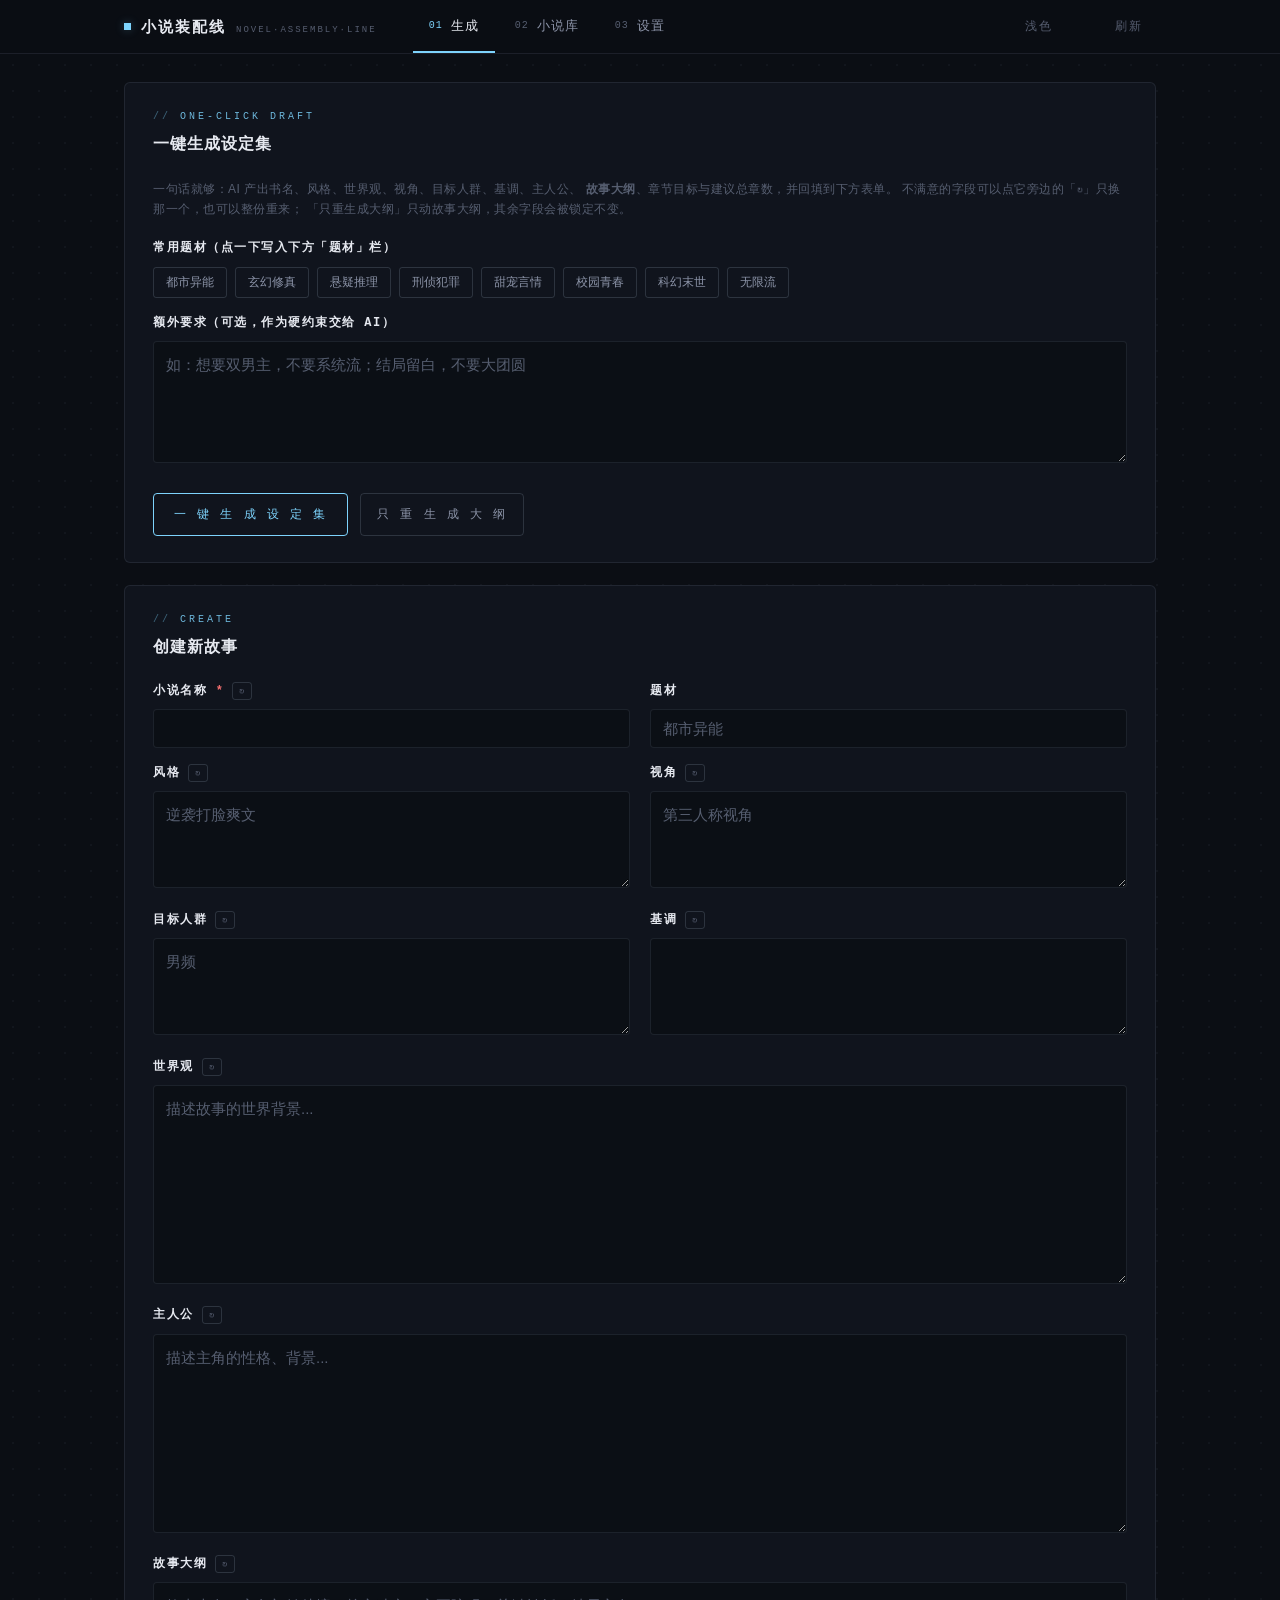
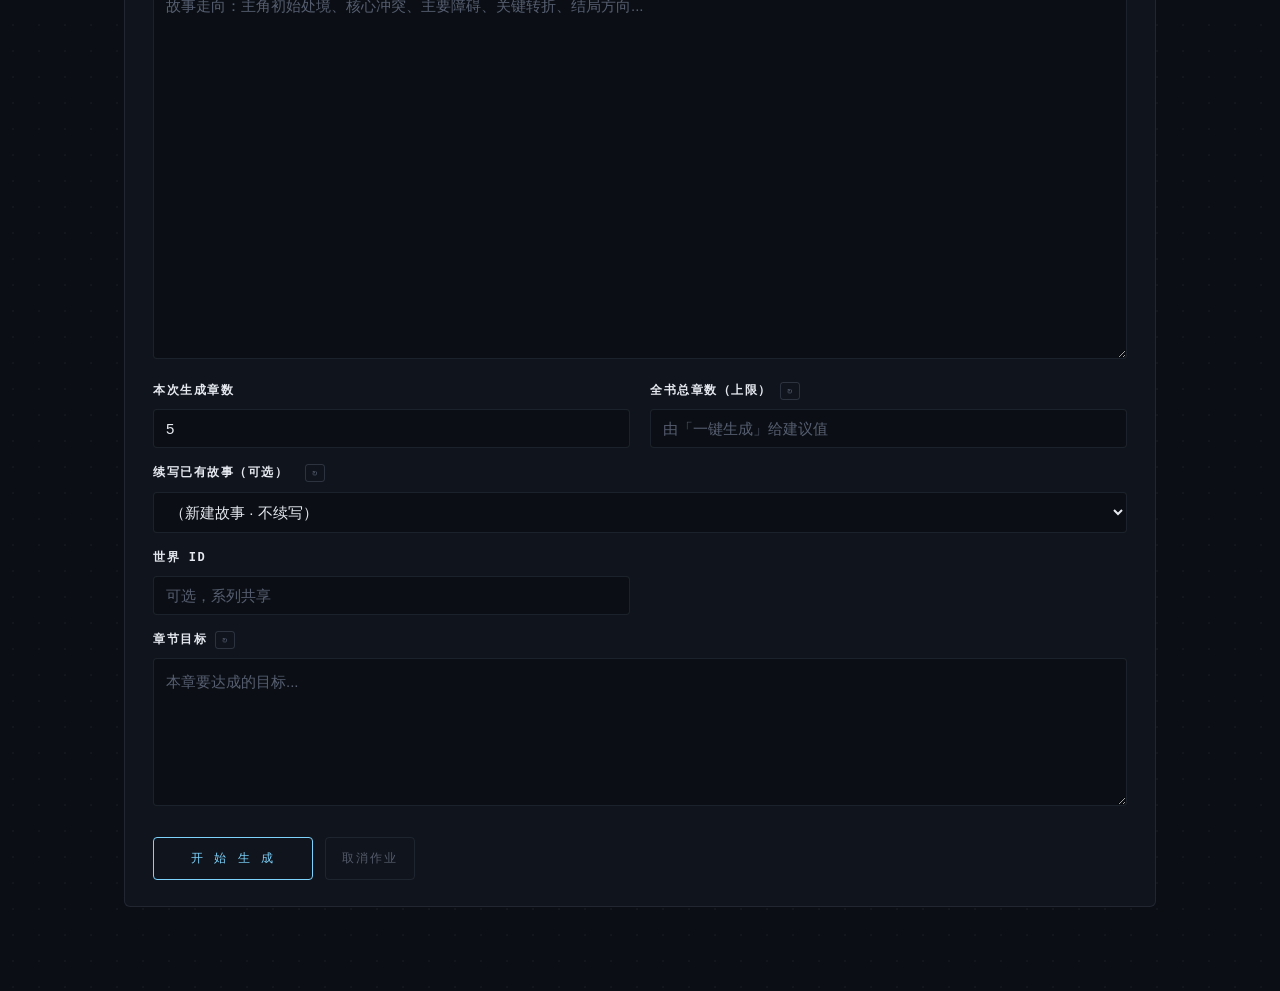
==== docs/dev-ops/static/index.html @ 0d57881b "config: 凭据占位符化（LLM_API_KEY/LLM_BASE_URL 环境变量）+ 摘除休眠的 mybatis/mysql 依赖" ====
<!DOCTYPE html>
<html lang="zh-CN" data-page-node-id="U5Gn0pbkOFXrncRoGRFBzr">
<head data-page-node-id="sawhLKoxbEcXVNkeWqEEIr">
    <meta charset="UTF-8" data-page-node-id="QYXBahDQlfcAP2827FKLDo">
    <meta name="viewport" content="width=device-width, initial-scale=1.0" data-page-node-id="8sLYgkHO9NSfcylfa8tyUO">
    <title>Novel Factory · 小说装配线</title>
    <link rel="stylesheet" href="style.css" data-page-node-id="njce1GWWRJakUhAUukzdHE">
</head>
<body data-page-node-id="HR1gysp1ogdC9U0cmacZqK">
    <!-- ==================== 登录页：粒子星野 + 霓虹卡片 ==================== -->
    <div id="login-page" class="page active" data-page-node-id="mC6vNihZz4vpw1szLeCfGz">
        <div class="login-scene" data-page-node-id="58JCmdNdrHtpJ8oxXXYJao">
            <canvas id="particles" data-page-node-id="sdxLfTmlLNGqmPC7GFQm14"></canvas>
            <button id="btn-theme-login" class="theme-float theme-toggle" type="button" data-page-node-id="jr7qvod8leQT0MNcz36ITE">浅色</button>

            <div class="login-card" data-page-node-id="VteLaiJWUChKOu6GJTxMqV">
                <div class="logo" data-page-node-id="PUx2kgguSsC0i7B8nn58hE">
                    <span class="neon-text" data-page-node-id="2vo1bMLsuM2wDLa5leBgV8">NOVEL</span>
                    <span class="neon-text" data-page-node-id="9NORpx8M3f9QKG39UkMmXd">FACTORY</span>
                </div>

                <h1 data-page-node-id="ii1AJuDTBRZRMTIEOYeqcq">欢迎回来</h1>
                <p class="subtitle" data-page-node-id="t5XuyM6g6j4MmM6984n0LP">登录你的小说装配线</p>

                <form id="login-form" data-page-node-id="9SABeh662jItKy7xS8ladz">
                    <div class="input-group" data-page-node-id="UH7OgU8aQLAeKguk4qUnms">
                        <label data-page-node-id="G3OEXuFQQAhQjR37iLWZVA">账号</label>
                        <input type="text" id="username" placeholder="请输入用户名" required autocomplete="username" data-page-node-id="fGkVKnqM04T4MflqV2an8b">
                    </div>
                    <div class="input-group" data-page-node-id="DBielnywxaSrdxWcAXdliw">
                        <label data-page-node-id="7jbmj4rtnPFPkgokCZDH5R">密码</label>
                        <input type="password" id="password" placeholder="••••••••" required autocomplete="current-password" data-page-node-id="bTh194UFEFVhjy0jyi0uBa">
                    </div>
                    <div id="login-error" class="error-message hidden" data-page-node-id="i9USxNafkv6PnEphar04T6"></div>
                    <button type="submit" class="login-btn" data-page-node-id="eYOBSMS3iPyGQP7rxUDBfq">登录</button>
                </form>

                <div class="links" data-page-node-id="NxOPIxVCAkCnVQhqOhto9q">
                    <a href="#" onclick="showRegister(); return false;" data-page-node-id="GkJrdaxuK8RlvwcVXEwPvq">注册新账号</a>
                    <a href="#" onclick="showForgotPassword(); return false;" data-page-node-id="tVFrN4XSJzDn1MKzOPSsdF">忘记密码？</a>
                </div>

                <div class="social" data-page-node-id="z7wuR59kX1M1K04MHyYjMJ">
                    <button onclick="socialLogin('google')" data-page-node-id="YXM1FGe8XzY0uszQvY04VR">Google</button>
                    <button onclick="socialLogin('github')" data-page-node-id="NTQHigaSOiyZOzPmpVy6XW">GitHub</button>
                    <button onclick="socialLogin('wechat')" data-page-node-id="QENOw868qcBOzbPzD4pUq1">微信</button>
                </div>
            </div>
        </div>
    </div>

    <!-- ==================== 主应用 ==================== -->
    <div id="app-page" class="page" data-page-node-id="rKOaQO847OK3L1albNbevB">
        <header class="app-header" data-page-node-id="VGLTbXtShOco3nrjyC6OSt">
            <div class="header-content" data-page-node-id="G6TRtfKlvH3bYWtWMpA3ee">
                <div class="wordmark" data-page-node-id="NgX300WOTNdOTAG0N9kXGk">
                    <span class="mark-dot" data-page-node-id="dtVwudsDISh7drHD5wJcJ9"></span>
                    <span class="mark-zh" data-page-node-id="BkFSdbamTGkQc1O1VPhPCD">小说装配线</span>
                    <span class="mark-en" data-page-node-id="sriEuepWJDJOoCQfW9W8fS">NOVEL·ASSEMBLY·LINE</span>
                </div>
                <nav class="app-nav" data-page-node-id="aDBdGMnUnvGsWRomhhVEQJ">
                    <button class="nav-tab active" data-tab="generate" data-page-node-id="r5psi54G5YmkSyxSlmKxia">
                        <span class="tab-no" data-page-node-id="okAmeEEJPNyUOUfkoR1gi9">01</span>
                        <span data-page-node-id="fMrooHuZlT3LsMgJaAXClG">生成</span>
                    </button>
                    <button class="nav-tab" data-tab="library" data-page-node-id="nPcV5O2ZPriwwOWVVLiug3">
                        <span class="tab-no" data-page-node-id="nH5Km9Lz496smh8RHCDlZU">02</span>
                        <span data-page-node-id="2p1Otw5yGX9zbA7xzZM4Ku">小说库</span>
                    </button>
                    <button class="nav-tab" data-tab="settings" data-page-node-id="GYzdLsq8uHIw5QJOZkfYCy">
                        <span class="tab-no" data-page-node-id="1rS3kA1RSg2IVFm8dQjTZY">03</span>
                        <span data-page-node-id="dlByrlRiW95MEuUKxjAaoE">设置</span>
                    </button>
                </nav>
                <button id="btn-theme" class="btn-logout theme-toggle" type="button" data-page-node-id="hPgE0oRWe8r2vLahsLcAFl">浅色</button>
                <button id="btn-logout" class="btn-logout" type="button" data-page-node-id="W5jUKfAfoeYMtHJeTa9UBE">刷新</button>
            </div>
        </header>

        <main class="app-main" data-page-node-id="IVQCBskvRlSvTfksiXNWcG">
            <!-- 生成 -->
            <section id="tab-generate" class="tab-content active" data-page-node-id="i0W9GRBd25nkUxGjLVcxjj">
                <!-- 一键生成设定集：只给题材就产出整套设定，再逐项手改 / 单字段重生成 -->
                <div id="draft-card" class="content-card">
                    <div class="section-label">ONE-CLICK DRAFT</div>
                    <h2 class="section-title">一键生成设定集</h2>
                    <p class="settings-hint">
                        一句话就够：AI 产出书名、风格、世界观、视角、目标人群、基调、主人公、
                        <strong>故事大纲</strong>、章节目标与建议总章数，并回填到下方表单。
                        不满意的字段可以点它旁边的「↻」只换那一个，也可以整份重来；
                        「只重生成大纲」只动故事大纲，其余字段会被锁定不变。
                    </p>
                    <div class="form-group full-width">
                        <label>常用题材（点一下写入下方「题材」栏）</label>
                        <div id="theme-presets" class="draft-presets"></div>
                    </div>
                    <div class="form-group full-width">
                        <label for="draft-hints">额外要求（可选，作为硬约束交给 AI）</label>
                        <textarea id="draft-hints" rows="4" placeholder="如：想要双男主，不要系统流；结局留白，不要大团圆"></textarea>
                    </div>
                    <div id="draft-status" class="config-status hidden"></div>
                    <div class="form-actions">
                        <button type="button" id="btn-draft-all" class="btn-primary">一 键 生 成 设 定 集</button>
                        <button type="button" id="btn-draft-outline" class="btn-secondary">只 重 生 成 大 纲</button>
                    </div>
                </div>
                <div class="content-card" data-page-node-id="XeEWX2S6O7AHQgQ34aFNL0">
                    <div class="section-label" data-page-node-id="GkSSKGTce4ATv8Nkbq9AME">CREATE</div>
                    <h2 class="section-title" data-page-node-id="yr1GZv4OWGgxAdt1iUWb3l">创建新故事</h2>
                    <form id="generate-form" data-page-node-id="g6xzfAUy1ZfkeSRbbJJTaf">
                        <div class="form-grid" data-page-node-id="3CaOwBaHCsHes8Udd6Viac">
                            <div class="form-group" data-page-node-id="BGtgR7Cq56Du7dSi7zh1Am">
                                <label for="novel_title" data-page-node-id="U3blf0KWnBV4UcwKpZntI6">小说名称 <span class="required" data-page-node-id="QkYC9JggYhCUf5OVwcjLnB">*</span></label>
                                <input type="text" id="novel_title" name="novel_title" required data-page-node-id="FzYXAYSqZzVTBfnlg9wFqZ">
                            </div>
                            <div class="form-group" data-page-node-id="FoD1pPt9VgVtLfq04PDncS">
                                <label for="theme" data-page-node-id="ClI82dIhEW98ZDyFBLV4NX">题材</label>
                                <input type="text" id="theme" name="theme" placeholder="都市异能" data-page-node-id="wU1aMSMErspKz771C2I4Eq">
                            </div>
                            <div class="form-group" data-page-node-id="BILODHEdT4YM4ry46LuWBb">
                                <label for="style" data-page-node-id="BITsu0tWDCCUgDupoM7I2Q">风格</label>
                                <textarea id="style" name="style" rows="3" placeholder="逆袭打脸爽文"></textarea>
                            </div>
                            <div class="form-group" data-page-node-id="sTQtvTEmplgAucj74HiLYh">
                                <label for="perspective" data-page-node-id="FcGcfiVGOGVo0GITkYDCqL">视角</label>
                                <textarea id="perspective" name="perspective" rows="3" placeholder="第三人称视角"></textarea>
                            </div>
                            <div class="form-group" data-page-node-id="b0EDHFZhsreEUdMNcSCRw7">
                                <label for="targetAudience" data-page-node-id="CfrICoRrory1hK2AIxIfsj">目标人群</label>
                                <textarea id="targetAudience" name="targetAudience" rows="3" placeholder="男频"></textarea>
                            </div>
                            <div class="form-group" data-page-node-id="UO0blqkBUAeqCyzGzKhXlf">
                                <label for="tone" data-page-node-id="Q9cltaC64NtHkzQHb5nUSx">基调</label>
                                <textarea id="tone" name="tone" rows="3"></textarea>
                            </div>
                            <div class="form-group full-width" data-page-node-id="sMT2pSNAvcoR6spCACvP3v">
                                <label for="worldSetting" data-page-node-id="Bij6sTciFftAECARwFgnWR">世界观</label>
                                <textarea id="worldSetting" name="worldSetting" rows="7" placeholder="描述故事的世界背景..."></textarea>
                            </div>
                            <div class="form-group full-width" data-page-node-id="hNooDMCPrL9Gy9XBmT33A8">
                                <label for="protagonist" data-page-node-id="QTHEeEGHPiLufZkVQsqlvk">主人公</label>
                                <textarea id="protagonist" name="protagonist" rows="7" placeholder="描述主角的性格、背景..."></textarea>
                            </div>
                            <div class="form-group full-width" data-page-node-id="xrRmNOIg1iZ9sIagjaHOQq">
                                <label for="outline" data-page-node-id="5GNtI5szrBiYN6F5ynj31w">故事大纲</label>
                                <textarea id="outline" name="outline" rows="14" placeholder="故事走向：主角初始处境、核心冲突、主要障碍、关键转折、结局方向..."></textarea>
                            </div>
                            <div class="form-group" data-page-node-id="T9CcfuAA4tf1Hua8QhmTpH">
                                <label for="chapterCount" data-page-node-id="zA9qnpjcT4dRTGUotAgMFY">本次生成章数</label>
                                <input type="number" id="chapterCount" name="chapterCount" min="1" value="5" data-page-node-id="sTeHaUEQnGbk7RJxRiktah">
                            </div>
                            <div class="form-group">
                                <label for="maxChapterCount">全书总章数（上限）</label>
                                <input type="number" id="maxChapterCount" name="maxChapterCount" min="1" placeholder="由「一键生成」给建议值">
                            </div>
                            <div class="form-group full-width">
                                <label for="resumeStoryDir">续写已有故事（可选）
                                    <button type="button" id="btn-reload-stories" class="regen-btn" title="重新拉取故事列表">↻</button>
                                </label>
                                <select id="resumeStoryDir" name="resumeStoryDir">
                                    <option value="">（新建故事 · 不续写）</option>
                                </select>
                                <div id="resume-hint" class="resume-hint hidden"></div>
                            </div>
                            <div class="form-group" data-page-node-id="Cyxnd6kRWJLFZpYNHXAcCb">
                                <label for="worldId" data-page-node-id="AVNT6usPOQLPDQNADKCxvM">世界 ID</label>
                                <input type="text" id="worldId" name="worldId" placeholder="可选，系列共享" data-page-node-id="QSnhioEnoNKlCER4GpZCbw">
                            </div>
                            <div class="form-group full-width" data-page-node-id="YrgXYx9lnu8WgFBOeC1r61">
                                <label for="chapterGoal" data-page-node-id="YQl4qIMaJorolstli9FRoO">章节目标</label>
                                <textarea id="chapterGoal" name="chapterGoal" rows="5" placeholder="本章要达成的目标..."></textarea>
                            </div>
                        </div>
                        <div class="form-actions" data-page-node-id="rR0u7RywQM6FVyDof8sCyR">
                            <button type="submit" id="btn-submit" class="btn-primary" data-page-node-id="YKkfMILi5tJ4CX4v76kB4t">开 始 生 成</button>
                            <button type="button" id="btn-cancel" class="btn-secondary" disabled data-page-node-id="OZERLgK5ryPJABfvlXCKnR">取消作业</button>
                        </div>
                    </form>
                </div>

                <!-- 进度：专属区块，标题"进度"，下方字符进度条每章开始时推进一格 -->
                <div id="progress-card" class="content-card hidden" data-page-node-id="HO6nzw8DE4jGG0ik38eSQa">
                    <div class="section-label" data-page-node-id="1nvIqMPJzzUKEbaMyrHu5W">PROGRESS</div>
                    <h3 class="status-title" data-page-node-id="UM9UW7y5dIRDw24PVmMHys">进度</h3>
                    <div id="progress-bar" class="progress-bar" data-page-node-id="ZoZnBBvm0K2nFqlsJuS0jY">[--------------------------]</div>
                    <div id="progress-meta" class="progress-text" data-page-node-id="aO3Ty3THSEm4iaq1CSB8ix">等待作业提交...</div>
                </div>

                <div id="job-status" class="content-card hidden" data-page-node-id="epctRiFCzBjoR8ggyFd3o0">
                    <div class="section-label" data-page-node-id="QpWnTljWzlqYl7cVbXYZIk">JOB STATUS</div>
                    <h3 class="status-title" data-page-node-id="8JVcnGdHRtrMeKYXehYCSv">作业状态</h3>
                    <div id="status-detail" data-page-node-id="26zzmekPirmWAgjCBTHNrY"></div>
                    <!-- 作业中断（失败/取消）且已有落盘章节时出现：接着最后一章往下续，不重写已完成的章 -->
                    <div id="resume-action" class="resume-action hidden">
                        <p id="resume-action-hint" class="settings-hint"></p>
                        <div class="form-actions">
                            <button type="button" id="btn-resume-failed" class="btn-primary">继 续 生 成</button>
                        </div>
                    </div>
                </div>

                <!-- 章节计划裁决（human-in-the-loop）：仅当作业进入 AWAITING_APPROVAL 时出现。
                     对应后端 yml story.plan-approval.enabled=true；关闭时此卡片永不出现，页面行为不变 -->
                <div id="approval-card" class="content-card hidden" data-page-node-id="Gpw3sy9GHUtrl2sz22OQly">
                    <div class="section-label" data-page-node-id="hif3Q4FFF46wZgTwNDoPcF">PLAN REVIEW</div>
                    <div class="list-header" data-page-node-id="MsalV4UGzVfWVfNFwHGbT2">
                        <h3 class="status-title" data-page-node-id="1BaSg6qyDXYFNrZzg7QFN0">章节计划裁决</h3>
                        <span id="approval-countdown" class="approval-countdown" data-page-node-id="wcWVHUegcWuZi53AKrgnpy"></span>
                    </div>
                    <p id="approval-hint" class="settings-hint" data-page-node-id="8lfyy5ECCRu45WzxJ9g53G"></p>
                    <p class="settings-hint" data-page-node-id="FV8tLpueVgkw3Xd8MyNa0p">
                        「采纳并通过」直接放行 AI 原版；就地修订后通过时，后端会重新做结构机械校验
                        （章数、章号连续、编号唯一、标题/目标/关键事件非空），校验不过会退回本卡片继续改。
                        章号与章数由系统决定，不参与修改；驳回将中止本批，计划仍保留在 run 目录。
                    </p>
                    <div id="approval-plan" class="approval-plan" data-page-node-id="XSBZljlE0B2STnvRpYEvPA"></div>
                    <div id="approval-error" class="approval-error hidden" data-page-node-id="U8mTmIJgfN3cfBKFBjqDR6"></div>
                    <div class="form-actions" data-page-node-id="NnFZHqrPbCGL0fDV64IBSX">
                        <button type="button" id="btn-approve-plan" class="btn-primary" data-page-node-id="BvL93KpIEpNzJXUWRHlkum">采 纳 并 通 过</button>
                        <button type="button" id="btn-reject-plan" class="btn-secondary" data-page-node-id="zbUR6RWFo819mcns4jWxeN">驳 回 本 批</button>
                    </div>
                </div>
            </section>

            <!-- 故事库 -->
            <section id="tab-library" class="tab-content" data-page-node-id="jxp7fFwDqVF3WeYj4iUE7j">
                <div id="library-list" class="content-card" data-page-node-id="GbFLUHWOWCtURu9DYBn019">
                    <div class="section-label" data-page-node-id="BhmS1HONZveyNieNCEnmHZ">LIBRARY</div>
                    <h2 class="section-title" data-page-node-id="Eue6HHXx9VgGEeNfVx0KzN">故事列表</h2>
                    <div id="stories" class="stories-grid" data-page-node-id="FELQGHUwOmGnCVmlekPK1F"></div>
                </div>

                <div id="chapter-list" class="content-card hidden" data-page-node-id="sQKu8GtUhfMWJyueWmV5hS">
                    <div class="list-header" data-page-node-id="eDBR2HDW1EAGmgVVqREsBR">
                        <button id="btn-back-stories" class="btn-back" data-page-node-id="jLVE7hvmS8IgM55JnDAcZs">
                            <span data-page-node-id="33nui7PRtaLnD5TjqpCtbg">←</span>
                            <span data-page-node-id="9H9e2czj2aM0ewOLbbh5kJ">返回</span>
                        </button>
                        <h2 id="chapter-list-title" class="section-title" data-page-node-id="JGnJBS0omuXSelmuWsDpD8">章节目录</h2>
                    </div>
                    <div id="chapters" class="chapters-list" data-page-node-id="VyG5CsThi8riSGensnnUxD"></div>
                </div>

                <div id="workbench-overview" class="content-card hidden" data-page-node-id="jPRhqbR47qaS9Cc3CqwkQD">
                    <div class="section-label" data-page-node-id="66cDQd6CKZOayp4RHCbrli">STORY OVERVIEW</div>
                    <div class="list-header" data-page-node-id="EeDGSqUfphi3LY9iB4gHB5">
                        <div data-page-node-id="ppR97f8ddqBwm5wiSR950R">
                            <h2 id="workbench-title" class="section-title" data-page-node-id="IWi2AZ6SpaOtuMHU3gfSJD">故事概述</h2>
                        </div>
                        <button id="btn-refresh-workbench" class="btn-secondary" type="button" data-page-node-id="A0ajHoFzWD45pceRMFAadh">刷新概览</button>
                    </div>
                    <div class="workbench-split" data-page-node-id="AdGWcxpDJPqfDkXi3uHGoz">
                        <div class="wb-col wb-setting" data-page-node-id="VSuKOjmunwEXAk4ntqojFo">
                            <p id="story-overview-intro" class="story-overview-intro" data-page-node-id="1UT8c4PNDMLa8zGrww864M">暂无故事简介</p>
                            <div id="story-plan" class="story-plan-panel" data-page-node-id="qScBJMDJjDPZBdzHDbGArY"></div>
                            <div id="workbench-metrics" class="metric-grid" data-page-node-id="s40DM8nK2ufBeG3oYp51xD"></div>
                            <div class="workbench-columns" data-page-node-id="k9TTt3Cz3CddjjuijhGYQO">
                                <div data-page-node-id="dv0oatFtX3nE77INCe1zhh"><h3 data-page-node-id="HVbclKYOCD1LAF6PcnfGGo">角色账本</h3><div id="workbench-characters" class="compact-list" data-page-node-id="72ymtE22dhdROa52Vv4rju"></div></div>
                                <div data-page-node-id="WhALdSfJcJt8x764l7j0AY"><h3 data-page-node-id="oO1C0GZ9KWUCosGfjcgxLV">物品 / 势力</h3><div id="workbench-items" class="compact-list" data-page-node-id="OV0OMykULDYGfOyZ5lh295"></div></div>
                                <div data-page-node-id="p4P85bb9AXgyzFXjUCIFOU"><h3 data-page-node-id="mVJaSOnHML8wQ3RWFXCYTm">伏笔与质量债</h3><div id="workbench-risks" class="compact-list" data-page-node-id="RfOYolycaTRV1CXFrv14rj"></div></div>
                            </div>
                        </div>
                        <div class="wb-col wb-checkpoint" data-page-node-id="xS5nFvEAOK8wa9ZInHagR7">
                            <div class="section-label" data-page-node-id="j13DmxihqQmx0VmBte4ZCs">CHECKPOINTS</div>
                            <h3 class="wb-col-title" data-page-node-id="mW5rKG7MxKos6RO02JQvcj">检查点与回滚</h3>
                            <p class="settings-hint" data-page-node-id="bZPNg3WOhIUHAZViLTLYVs">
                                手动快照用于在开新阶段前留锚；回滚将把章节、蓝图、账本恢复到该点，
                                并裁剪之后的章节。最多保留 8 个，超限自动丢弃最旧。
                            </p>
                            <div class="cp-actions" data-page-node-id="aZaHMr0Vrl6Jqy4MfrUGYj">
                                <button id="btn-new-checkpoint" class="btn-primary" type="button" data-page-node-id="vkWSNkLCqWJqBq5VaqJJ7o">打一个快照</button>
                                <button id="btn-refresh-checkpoints" class="btn-secondary" type="button" data-page-node-id="KHUjrgdGr6J7vcvVES3Irh">刷新</button>
                            </div>
                            <div id="checkpoint-status" class="config-status hidden" data-page-node-id="FInWEgMwAw31zoa07VqcC9"></div>
                            <div id="checkpoint-list" class="compact-list cp-list" data-page-node-id="jhoh85VVhuXinh4eo7Rk0D">
                                <p class="empty-hint" data-page-node-id="PdGElSDZjZJmhFnVlyDbHq">加载中...</p>
                            </div>
                        </div>
                    </div>
                </div>

                <div id="chapter-view" class="content-card hidden" data-page-node-id="LtIvcZmhySgfuasnQPbwyR">
                    <div class="list-header" data-page-node-id="utj5ql8etcU5ZdedKKiFwW">
                        <button id="btn-back-chapters" class="btn-back" data-page-node-id="PnaYX8aDNtqJzQMuf022sf">
                            <span data-page-node-id="hKIFTrLR2dVFmEVY6moryG">←</span>
                            <span data-page-node-id="Pwr4rpHFwF6js8KrfXQkLp">返回</span>
                        </button>
                        <h2 id="chapter-view-title" class="section-title" data-page-node-id="zZRBGGpQM0eqhZCf8Y3zW3"></h2>
                    </div>
                    <div class="chapter-actions" data-page-node-id="vuBcDgnxoOEhhF5qhBAMy3">
                        <button id="btn-edit" class="btn-secondary" data-page-node-id="Qsxx0V9cwnlj4IifBGpsGy">编 辑</button>
                        <button id="btn-save" class="btn-primary hidden" data-page-node-id="0JdELmpfsOJR8c8Pv4LZaU">保 存</button>
                        <button id="btn-cancel-edit" class="btn-secondary hidden" data-page-node-id="RpGLVi4Rt6dTo6l9e4nUFA">取 消</button>
                    </div>
                    <div class="chapter-body" data-page-node-id="KHEWeBEA3GLGqIKi3SlcK8">
                        <div id="chapter-content-readonly" class="chapter-text" data-page-node-id="9EQV0dFBsKx4XNkU5aZuZP"></div>
                        <div id="chapter-content-edit" class="chapter-text hidden" contenteditable="true" spellcheck="false" data-page-node-id="xnKTyy7dM0GcvbGTx6B8WJ"></div>
                        <div id="save-result" class="save-result hidden" data-page-node-id="gKT0dSnqk73yxaNU9uKRsW"></div>
                    </div>
                </div>
            </section>

            <!-- 设置 -->
            <section id="tab-settings" class="tab-content" data-page-node-id="LajWFvBJ527FOJ2wY0TNHu">
                <div class="content-card" data-page-node-id="5Av8rDPYjFthtcITvetBGG">
                    <div class="section-label" data-page-node-id="JfIEFhnRZGoL2mJbUImJKU">SETTINGS</div>
                    <h2 class="section-title" data-page-node-id="sfCcfegkh2hdiOBSBjTe39">模型接入设置</h2>
                    <p class="settings-hint" data-page-node-id="rrPQmPdb0b7IvAC2nZDzCt">
                        配置映射到后端运行时覆盖（data/llm-config-override.json），保存即生效、跨重启保留；
                        留空字段保持当前值，全部留空时仍走本地 yml 静态配置。API Key 即 Bearer Token，不回显原文。
                    </p>
                    <form id="llm-config-form" data-page-node-id="ZY2cNi8MuRs5rq4b3UNhpA">
                        <div class="form-grid" data-page-node-id="ywPMI8GYskyuZUM7pQV323">
                            <div class="form-group full-width" data-page-node-id="ehUJpYpS5rRkcXOGWR04wL">
                                <label for="llm_baseUrl" data-page-node-id="EUMPpI57BrjHvKp5FetCky">Base URL（接口地址）</label>
                                <input type="text" id="llm_baseUrl" placeholder="https://dashscope.aliyuncs.com/compatible-mode" autocomplete="off" data-page-node-id="Y4pKmSBIqmyJIeEOcgzNtA">
                            </div>
                            <div class="form-group full-width" data-page-node-id="z6SAfw3qKuzZEfEVFasqww">
                                <label for="llm_apiKey" data-page-node-id="wH42ezUEAHcZjGgm4JArCn">API Key / Token</label>
                                <input type="password" id="llm_apiKey" placeholder="留空则保留现有 Key" autocomplete="new-password" data-page-node-id="nAqph92MKDzXRalpIhex2c">
                            </div>
                            <div class="form-group" data-page-node-id="F3AWguuOGKwqoUr58Qsssx">
                                <label for="llm_model" data-page-node-id="qKRtb2BmcK3EUjGHyhoMYn">模型名（model）</label>
                                <input type="text" id="llm_model" placeholder="qwen3.8-flash" autocomplete="off" data-page-node-id="JdKtPhR3f7rxHlf8ruKdF2">
                            </div>
                            <div class="form-group" data-page-node-id="FRmqQFFDO0PM9fxWaOyM02">
                                <label for="llm_maxTokens" data-page-node-id="61SJLrkXJSlZMfE4ycGe8F">最大输出 Token</label>
                                <input type="number" id="llm_maxTokens" min="1" placeholder="16384" autocomplete="off" data-page-node-id="0jgqJmQMw3lAVECABMBBB9">
                            </div>
                        </div>
                        <div id="llm-config-status" class="config-status hidden" data-page-node-id="9Kj3vWuEFwpTjowTew5Ac3"></div>
                        <div class="form-actions" data-page-node-id="Udw1ffZAg3TFqMlLmGMncg">
                            <button type="submit" id="btn-save-llm-config" class="btn-primary" data-page-node-id="Oyv6v1wWCVYGqE0ouBGfDh">保 存 配 置</button>
                            <button type="button" id="btn-reset-llm-config" class="btn-secondary" data-page-node-id="RDgNUqOIer0GGWUe19tVGk">清 除 覆 盖</button>
                        </div>
                    </form>
                </div>

                <div class="content-card" data-page-node-id="QVqcnZIEYXg6Vxgd7yPWud">
                    <div class="section-label" data-page-node-id="sSR1Tmu4uw419PZ0mJdSw5">SCENE MODELS</div>
                    <h2 class="section-title" data-page-node-id="m1nbxq44CG3VtAfwuNTpcf">场景模型矩阵</h2>
                    <p class="settings-hint" data-page-node-id="bZref5VnUGT8zfPHK2oAmJ">
                        每个生成场景可独立指定模型 / 输出上限 / 采样温度。优先级：场景覆盖 &gt; 全局覆盖（上方表单）&gt; yml 静态配置
                        （场景条目缺项回落统一 chat-model）。覆盖输入留空 = 清除该字段覆盖、回退下一层；
                        yml 中标记「独立 API」的场景（第二模型族）地址与密钥不受覆盖影响。保存即生效、跨重启保留。
                    </p>
                    <div id="scene-unified-note" class="scene-unified-note hidden" data-page-node-id="R8r8J8KJS0zgnDVcNVYCyZ"></div>
                    <div id="scene-matrix" class="scene-matrix" data-page-node-id="yaWg65yFuJRXZn1MBhvqYF">
                        <p class="empty-hint" data-page-node-id="IW9WpfqJFdm848fjhRHDLj">加载中...</p>
                    </div>
                    <div id="scene-config-status" class="config-status hidden" data-page-node-id="bqoGkfgwgHVtfeTkQ00EvS"></div>
                    <div class="form-actions" data-page-node-id="Xai7jBk4wpdQMR1DjCQxtC">
                        <button type="button" id="btn-save-scene-config" class="btn-primary" data-page-node-id="oWQEa7oqB7EEGdTFLwSew0">保 存 场 景 覆 盖</button>
                        <button type="button" id="btn-reset-scene-config" class="btn-secondary" data-page-node-id="ev62vZsbh625KunV4opFP3">清 除 场 景 覆 盖</button>
                    </div>
                </div>
            </section>
        </main>
    </div>

    <!-- 章节导航：悬浮固定于正文阅读页视口右侧，边框之外 -->
    <div id="chapter-navigation" class="chapter-navigation hidden" aria-label="章节导航" data-page-node-id="dR55o8ZeidfKliqYvrgavA">
        <button id="btn-prev-chapter" class="btn-secondary nav-prev" type="button" data-page-node-id="vpKZaOx2zcsd2uFfBvtKkj">上一章</button>
        <button id="btn-next-chapter" class="btn-primary nav-next" type="button" data-page-node-id="UyDDXLUeUbZDUpHeBRMoRO">下一章</button>
    </div>

    <div id="toast" class="toast hidden" data-page-node-id="JLwZtxLpWafkz4wtVD3Pre"></div>

    <script>
        // ===== 登录页粒子动画 =====
        const canvas = document.getElementById('particles');
        const ctx = canvas.getContext('2d');
        let particles = [];

        function particleRgb() {
            return (getComputedStyle(document.body).getPropertyValue('--particle-rgb') || '0, 240, 255').trim();
        }

        class Particle {
            constructor() {
                this.x = Math.random() * canvas.width;
                this.y = Math.random() * canvas.height;
                this.size = Math.random() * 2 + 1;
                this.speedX = Math.random() * 0.5 - 0.25;
                this.speedY = Math.random() * 0.5 - 0.25;
                this.alpha = Math.random() * 0.5 + 0.2;
                this.color = 'rgba(' + particleRgb() + ', ' + this.alpha.toFixed(3) + ')';
            }
            update() {
                this.x += this.speedX;
                this.y += this.speedY;
                if (this.x < 0 || this.x > canvas.width) this.speedX *= -1;
                if (this.y < 0 || this.y > canvas.height) this.speedY *= -1;
            }
            draw() {
                ctx.fillStyle = this.color;
                ctx.beginPath();
                ctx.arc(this.x, this.y, this.size, 0, Math.PI * 2);
                ctx.fill();
            }
        }

        // 主题切换后重染粒子（供 app.js 调用）
        window.recolorParticles = function () {
            const rgb = particleRgb();
            particles.forEach(function (p) {
                p.color = 'rgba(' + rgb + ', ' + p.alpha.toFixed(3) + ')';
            });
        };

        function initParticles() {
            particles = [];
            for (let i = 0; i < 120; i++) {
                particles.push(new Particle());
            }
        }

        function animate() {
            ctx.clearRect(0, 0, canvas.width, canvas.height);
            particles.forEach(p => {
                p.update();
                p.draw();
            });
            requestAnimationFrame(animate);
        }

        function resizeCanvas() {
            canvas.width = window.innerWidth;
            canvas.height = window.innerHeight;
        }

        window.addEventListener('load', () => {
            resizeCanvas();
            initParticles();
            animate();
            window.addEventListener('resize', resizeCanvas);
        });

        // 未接入后端的入口：明确告知，不伪装成功
        function showRegister() {
            alert('注册功能未接入后端');
        }

        function showForgotPassword() {
            alert('请联系管理员重置密码');
        }

        function socialLogin(provider) {
            alert('第三方登录未接入后端');
        }
    </script>
    <script src="app.js"></script>
</body>
</html>
---- docs/dev-ops/static/style.css ----
@import url('https://fonts.googleapis.com/css2?family=Inter:wght@400;500;600&family=Space+Grotesk:wght@500;600&display=swap');

/* ============================================================
   小说装配线 · 前端样式
   应用区：深空石墨底 + 星光青强调 + 等宽字排印
   登录区：粒子星野 + 霓虹渐变卡片
   ============================================================ */

:root {
    --bg: #0b0e14;
    --bg-deep: #070a10;
    --panel: #10141d;
    --panel-2: #0d1119;
    --surface: #10141d;            /* 卡片/表面填充（与 panel 同色，亮一档以区分背景） */
    --line: rgba(148, 163, 184, 0.13);
    --line-strong: rgba(148, 163, 184, 0.22);
    --text: #e6e9f0;
    --text-secondary: #8b93a7;
    --text-faint: #565e70;
    --muted: #94a3b8;              /* 弱化文本（介于 secondary 与 faint 之间，与旧 fallback 对齐） */
    --accent: #7dd3fc;
    --accent-dim: rgba(125, 211, 252, 0.14);
    --accent-glow: rgba(125, 211, 252, 0.28);
    --gold: #e8d5a3;
    --ok: #34d399;
    --warn: #fbbf24;
    --error: #f87171;
    --mono: ui-monospace, "SF Mono", "Cascadia Code", Consolas, "JetBrains Mono", monospace;
    --serif: "Noto Serif SC", "Source Han Serif SC", "Songti SC", SimSun, serif;
    /* 登录页霓虹色 */
    --neon-cyan: #00f0ff;
    --login-card: rgba(15, 23, 42, 0.85);
    /* 登录页粒子颜色（RGB 分量，canvas 读取） */
    --particle-rgb: 0, 240, 255;
}

/* ============================================================
   浅色主题：覆盖变量与硬编码色
   ============================================================ */
body.light {
    --bg: #f4f6fa;
    --bg-deep: #e9edf4;
    --panel: #ffffff;
    --panel-2: #f7f9fc;
    --surface: #ffffff;            /* 卡片/表面填充（浅色主题：与 panel 同色） */
    --line: rgba(15, 23, 42, 0.12);
    --line-strong: rgba(15, 23, 42, 0.22);
    --text: #1c2333;
    --text-secondary: #5a6478;
    --text-faint: #8b93a7;
    --muted: #6b7280;              /* 弱化文本（浅色主题） */
    --accent: #0284c7;
    --accent-dim: rgba(2, 132, 199, 0.12);
    --accent-glow: rgba(2, 132, 199, 0.25);
    --gold: #b8860b;
    --ok: #059669;
    --warn: #d97706;
    --error: #dc2626;
    --login-card: rgba(255, 255, 255, 0.92);
    --neon-cyan: #0284c7;
    --particle-rgb: 2, 132, 199;
    background-image: radial-gradient(rgba(15, 23, 42, 0.07) 1px, transparent 1px);
}

body.light .app-header { background: rgba(255, 255, 255, 0.92); }

body.light input[type="text"],
body.light input[type="password"],
body.light input[type="number"],
body.light select,
body.light textarea { background: #ffffff; }

body.light .chapter-text { color: #333a4d; }

body.light .login-scene {
    background: linear-gradient(135deg, #eef2f8 0%, #d8e2f0 100%);
}

body.light .login-card {
    border-color: rgba(2, 132, 199, 0.25);
    box-shadow: 0 20px 60px rgba(30, 58, 95, 0.18);
}

body.light .login-card h1 { color: #1c2333; }
body.light .login-card .subtitle { color: #5a6478; }
body.light .login-card .input-group label { color: #5a6478; }

body.light .login-card .input-group input {
    background: rgba(15, 23, 42, 0.04);
    border-color: rgba(15, 23, 42, 0.15);
    color: #1c2333;
}

body.light .social button {
    background: rgba(15, 23, 42, 0.06);
    border-color: rgba(15, 23, 42, 0.2);
    color: #1c2333;
}

* { margin: 0; padding: 0; box-sizing: border-box; }

html, body { height: 100%; }

body {
    background: var(--bg);
    color: var(--text);
    font-family: -apple-system, "Segoe UI", "PingFang SC", "Microsoft YaHei", sans-serif;
    font-size: 14px;
    line-height: 1.6;
    /* 极淡的点阵网格：科幻感的地基，不喧宾夺主 */
    background-image: radial-gradient(rgba(148, 163, 184, 0.055) 1px, transparent 1px);
    background-size: 26px 26px;
}

.hidden { display: none !important; }

.page { display: none; min-height: 100vh; }
.page.active { display: block; }

/* ============================================================
   主应用
   ============================================================ */

.app-header {
    height: 54px;
    border-bottom: 1px solid var(--line);
    background: rgba(11, 14, 20, 0.92);
    position: sticky;
    top: 0;
    z-index: 10;
    backdrop-filter: blur(6px);
}

.header-content {
    max-width: 1080px;
    margin: 0 auto;
    height: 100%;
    display: flex;
    align-items: center;
    gap: 36px;
    padding: 0 24px;
}

.wordmark {
    display: flex;
    align-items: baseline;
    gap: 10px;
    white-space: nowrap;
}

.wordmark .mark-dot {
    width: 7px;
    height: 7px;
    background: var(--accent);
    box-shadow: 0 0 10px var(--accent-glow);
    align-self: center;
}

.wordmark .mark-zh { font-size: 15px; font-weight: 600; letter-spacing: 2px; }

.wordmark .mark-en {
    font-family: var(--mono);
    font-size: 9px;
    letter-spacing: 2px;
    color: var(--text-faint);
}

.app-nav { display: flex; gap: 4px; flex: 1; height: 100%; }

.nav-tab {
    background: none;
    border: none;
    border-bottom: 2px solid transparent;
    color: var(--text-secondary);
    font-size: 13px;
    letter-spacing: 1px;
    padding: 0 16px;
    height: 100%;
    cursor: pointer;
    display: flex;
    align-items: center;
    gap: 8px;
    transition: color 0.15s;
}

.nav-tab:hover { color: var(--text); }

.nav-tab.active {
    color: var(--text);
    border-bottom-color: var(--accent);
}

.nav-tab .tab-no {
    font-family: var(--mono);
    font-size: 10px;
    color: var(--text-faint);
}

.nav-tab.active .tab-no { color: var(--accent); }

.btn-logout {
    background: none;
    border: 1px solid transparent;
    color: var(--text-faint);
    padding: 6px 12px;
}

.btn-logout:hover { color: var(--text); border-color: var(--line); }

.app-main {
    max-width: 1080px;
    margin: 0 auto;
    padding: 28px 24px 64px;
}

.tab-content { display: none; }
.tab-content.active { display: block; }

/* ---- 面板与小节 ---- */
.content-card {
    background: var(--panel);
    border: 1px solid var(--line);
    border-radius: 6px;
    padding: 26px 28px;
    margin-bottom: 22px;
}

.section-label {
    font-family: var(--mono);
    font-size: 10px;
    letter-spacing: 3px;
    color: var(--accent);
    opacity: 0.85;
    margin-bottom: 6px;
}

.section-label::before { content: "// "; opacity: 0.5; }

.section-title {
    font-size: 16px;
    font-weight: 600;
    letter-spacing: 1px;
    margin-bottom: 22px;
}

/* ---- 表单 ---- */
.form-grid {
    display: grid;
    grid-template-columns: 1fr 1fr;
    gap: 16px 20px;
}

.form-group { margin-bottom: 0; }
.form-group.full-width { grid-column: 1 / -1; }

.form-group label {
    display: block;
    font-family: var(--mono);
    /* 10px + 弱化灰在深色底上几乎读不清；12px + 正文色在深浅两套主题下都是最高对比 */
    font-size: 12px;
    font-weight: 600;
    letter-spacing: 1.5px;
    text-transform: uppercase;
    color: var(--text);
    margin-bottom: 8px;
}

.form-group .required { color: var(--error); }

input[type="text"],
input[type="password"],
input[type="number"],
select,
textarea {
    width: 100%;
    background: rgba(11, 14, 20, 0.8);
    border: 1px solid var(--line);
    border-radius: 4px;
    color: var(--text);
    /* 14px→15px 并加半档字重：字段里塞的是几百字的设定，13px 读起来很费眼 */
    font-size: 15px;
    font-weight: 500;
    padding: 10px 12px;
    outline: none;
    transition: border-color 0.18s, box-shadow 0.18s;
    font-family: inherit;
}

input:focus, select:focus, textarea:focus {
    border-color: var(--accent);
    box-shadow: 0 0 0 3px var(--accent-dim);
}

input::placeholder, textarea::placeholder { color: var(--text-faint); }

textarea { resize: vertical; line-height: 1.7; }

.form-actions {
    display: flex;
    gap: 12px;
    margin-top: 24px;
}

/* ---- 按钮 ---- */
.btn-primary,
.btn-secondary,
.btn-logout,
.btn-back {
    font-family: var(--mono);
    font-size: 12px;
    letter-spacing: 2px;
    border-radius: 4px;
    cursor: pointer;
    transition: all 0.18s;
}

.btn-primary {
    padding: 12px 20px;
    background: transparent;
    border: 1px solid var(--accent);
    color: var(--accent);
}

.form-actions .btn-primary { width: auto; min-width: 160px; }

.btn-primary:hover:not(:disabled) {
    background: var(--accent-dim);
    box-shadow: 0 0 18px var(--accent-glow);
}

.btn-primary:disabled {
    border-color: var(--line);
    color: var(--text-faint);
    cursor: not-allowed;
}

.btn-secondary {
    padding: 9px 16px;
    background: transparent;
    border: 1px solid var(--line-strong);
    color: var(--text-secondary);
}

.btn-secondary:hover:not(:disabled) {
    border-color: var(--text-secondary);
    color: var(--text);
}

.btn-primary:disabled,
.btn-secondary:disabled { cursor: not-allowed; opacity: 0.55; }

/* ---- 作业状态（终端风） ---- */
.status-title {
    font-size: 13px;
    font-weight: 600;
    letter-spacing: 1px;
    margin-bottom: 16px;
    color: var(--text-secondary);
}

#status-detail { font-family: var(--mono); font-size: 12px; }

.status-row {
    display: flex;
    gap: 16px;
    padding: 7px 0;
    border-bottom: 1px dashed rgba(148, 163, 184, 0.09);
}

.status-row:last-child { border-bottom: none; }

.status-label {
    color: var(--text-faint);
    width: 84px;
    flex-shrink: 0;
    letter-spacing: 1px;
}

.status-row > span:last-child { color: var(--text); word-break: break-all; }

.error-text { color: var(--error); }

.progress-wrap { margin: 6px 0 2px; }

/* 字符进度条 [####----]：每章开始时由后端进度推进一格 */
.progress-bar {
    font-family: var(--mono);
    font-size: 14px;
    font-weight: 600;
    color: var(--accent);
    text-shadow: 0 0 8px var(--accent-glow);
    letter-spacing: 1px;
    white-space: nowrap;
    overflow: hidden;
}

.progress-text {
    font-family: var(--mono);
    font-size: 11px;
    color: var(--text-secondary);
    margin-top: 5px;
    letter-spacing: 1px;
}

/* ---- 故事库 ---- */
.stories-grid { display: flex; flex-direction: column; }

.metric-grid {
    display: grid;
    grid-template-columns: repeat(auto-fit, minmax(110px, 1fr));
    gap: 10px;
    margin: 18px 0;
}

.story-overview-intro {
    margin: 4px 0 20px;
    max-width: 900px;
    color: var(--text-secondary);
    font-size: 15px;
    line-height: 1.9;
    white-space: pre-wrap;
}

.story-plan-panel { margin: 16px 0 20px; padding: 14px 16px; border: 1px solid var(--line, #334155); background: rgba(15, 23, 42, .38); }
.story-plan-head { display: flex; justify-content: space-between; gap: 12px; align-items: center; font-size: 14px; }
.story-phase { color: var(--accent, #7dd3fc); }
.story-plan-line { margin-top: 8px; color: var(--muted, #94a3b8); font-size: 13px; }
.finale-label { margin-top: 12px; font-size: 12px; color: var(--muted, #94a3b8); }
.finale-beats { display: flex; flex-wrap: wrap; gap: 6px; margin-top: 7px; }
.beat { padding: 4px 8px; border: 1px solid var(--line, #334155); font-size: 12px; color: var(--text, #e2e8f0); }
.beat.done { border-color: #3f8f6b; color: #9fe2bd; }

.metric-card {
    min-height: 74px;
    padding: 12px;
    border: 1px solid var(--line-strong);
    background: var(--surface);
    display: flex;
    flex-direction: column;
    justify-content: space-between;
}

.metric-card strong { font-size: 22px; }
.metric-card span { color: var(--text-secondary); font-size: 12px; }

.workbench-columns {
    display: grid;
    grid-template-columns: repeat(3, minmax(0, 1fr));
    gap: 18px;
}

/* ---- 故事概述双栏：左设定 / 右检查点回滚 ---- */
.workbench-split {
    display: grid;
    grid-template-columns: minmax(0, 1.8fr) minmax(0, 1fr);
    gap: 24px;
    align-items: start;
}

.wb-col { min-width: 0; }
.wb-checkpoint {
    border: 1px solid var(--line);
    border-left: 2px solid var(--accent);
    background: var(--panel-2);
    padding: 18px 18px 8px;
    border-radius: 4px;
}

.wb-col-title { margin: 0 0 10px; font-size: 14px; }

.cp-actions {
    display: flex;
    gap: 10px;
    margin: 14px 0;
}

.cp-actions .btn-primary,
.cp-actions .btn-secondary { font-size: 12px; min-height: 32px; }

.cp-list { margin-top: 6px; max-height: 420px; }

.cp-item {
    padding: 10px 0;
    border-bottom: 1px solid var(--line-strong);
    font-size: 13px;
}

.cp-item:last-child { border-bottom: none; }

.cp-item-head {
    display: flex;
    align-items: center;
    gap: 8px;
    margin-bottom: 4px;
}

.cp-version {
    font-family: var(--mono);
    font-size: 11px;
    color: var(--accent);
    border: 1px solid var(--accent);
    border-radius: 3px;
    padding: 1px 6px;
}

.cp-current { color: var(--ok); font-size: 11px; font-family: var(--mono); }

.cp-name { font-weight: 600; flex: 1 1 auto; }

.cp-item-meta {
    color: var(--text-secondary);
    font-size: 12px;
    margin-bottom: 8px;
}

.cp-item .btn-secondary { font-size: 12px; min-height: 26px; padding: 2px 10px; }

@media (max-width: 980px) {
    .workbench-split { grid-template-columns: 1fr; }
}

.workbench-columns h3 { margin: 0 0 10px; font-size: 14px; }
.compact-list { max-height: 290px; overflow: auto; }
.compact-row { padding: 9px 0; border-bottom: 1px solid var(--line-strong); font-size: 13px; }
.compact-row b, .compact-row span { display: block; }
.compact-row span { color: var(--text-secondary); margin-top: 3px; }

@media (max-width: 760px) {
    .workbench-columns { grid-template-columns: 1fr; }
    /* 窄屏：悬浮导航移到右下角横排，不遮挡正文 */
    #chapter-navigation {
        top: auto;
        bottom: 18px;
        right: 14px;
        left: auto;
        transform: none;
        flex-direction: row;
        justify-content: center;
        gap: 8px;
        padding: 8px 10px;
    }
    #chapter-navigation button { min-width: 0; min-height: 36px; padding: 8px 14px; }
    #chapter-navigation .nav-prev,
    #chapter-navigation .nav-next {
        writing-mode: horizontal-tb;
        text-orientation: mixed;
        letter-spacing: 1px;
    }
}

.story-card {
    display: flex;
    align-items: center;
    justify-content: space-between;
    padding: 15px 14px;
    border-bottom: 1px solid rgba(148, 163, 184, 0.08);
    cursor: pointer;
    transition: background 0.15s, box-shadow 0.15s;
    border-left: 2px solid transparent;
}

.story-card:hover {
    background: rgba(125, 211, 252, 0.04);
    border-left-color: var(--accent);
}

.story-title { font-size: 14px; font-weight: 600; letter-spacing: 0.5px; }

.story-meta {
    font-family: var(--mono);
    font-size: 11px;
    color: var(--text-faint);
    margin-top: 3px;
    letter-spacing: 0.5px;
}

.active-badge {
    font-family: var(--mono);
    font-size: 10px;
    letter-spacing: 1.5px;
    color: var(--warn);
    display: flex;
    align-items: center;
    gap: 6px;
}

.active-badge::before {
    content: "";
    width: 6px;
    height: 6px;
    border-radius: 50%;
    background: var(--warn);
    animation: pulse-dot 1.4s ease-in-out infinite;
}

@keyframes pulse-dot {
    0%, 100% { opacity: 1; box-shadow: 0 0 6px var(--warn); }
    50%      { opacity: 0.35; box-shadow: none; }
}

.chapters-list { display: flex; flex-direction: column; }

.chapter-card {
    display: flex;
    justify-content: space-between;
    align-items: center;
    padding: 12px 14px;
    border-bottom: 1px solid rgba(148, 163, 184, 0.08);
    cursor: pointer;
    transition: background 0.15s;
    font-size: 13px;
}

/* 正文区：单列布局，章节导航悬浮于视口右侧边框之外 */
#chapter-view { display: block; }

.chapter-body {
    min-width: 0;
}

/* 章节导航：fixed 悬浮在视口右侧、垂直居中（正文滚动时位置不动） */
#chapter-navigation {
    position: fixed;
    top: 50%;
    right: 22px;
    transform: translateY(-50%);
    z-index: 60;
    display: flex;
    flex-direction: column;
    gap: 14px;
    padding: 12px 10px;
    border: 1px solid var(--line-strong);
    border-radius: 4px;
    background: var(--panel-2);
    box-shadow: 0 6px 22px rgba(0, 0, 0, 0.35);
}

#chapter-navigation.hidden { display: none; }

#chapter-navigation button {
    min-width: 0;
    min-height: 86px;
    padding: 14px 8px;
    border-radius: 3px;
    white-space: nowrap;
}

/* 竖排文字：自上而下 */
#chapter-navigation .nav-prev,
#chapter-navigation .nav-next {
    writing-mode: vertical-rl;
    text-orientation: upright;
    letter-spacing: 6px;
    font-size: 14px;
}

#chapter-navigation .nav-prev { order: 1; }
#chapter-navigation .nav-next { order: 2; }

.chapter-card:hover { background: rgba(125, 211, 252, 0.04); }

.list-header {
    display: flex;
    align-items: center;
    gap: 16px;
    margin-bottom: 18px;
}

.btn-back {
    background: none;
    border: 1px solid var(--line-strong);
    color: var(--text-secondary);
    padding: 6px 14px;
    display: flex;
    align-items: center;
    gap: 6px;
}

.btn-back:hover { color: var(--text); border-color: var(--text-secondary); }

/* ---- 章节阅读（衬线 · 阅读宽度收束） ---- */
.chapter-actions {
    display: flex;
    gap: 10px;
    margin-bottom: 18px;
}

.chapter-text {
    max-width: 720px;
    font-family: var(--serif);
    font-size: 15px;
    line-height: 2.1;
    color: #d8dce6;
    white-space: pre-wrap;
    padding: 8px 0 16px;
}

#chapter-content-edit {
    outline: none;
    caret-color: var(--accent);
}

/* 编辑态：虚线框与正文所在卡片的白色外框完全重合（同大），覆盖整张卡片 */
#chapter-view.editing { position: relative; }
#chapter-view.editing::after {
    content: "";
    position: absolute;
    inset: -1px;
    border: 2px dashed var(--line-strong);
    border-radius: 6px;
    pointer-events: none;
}
#chapter-view.editing #chapter-content-edit {
    width: 100%;
    max-width: none;
    min-height: 45vh;
    border: none;
    border-radius: 0;
}

.save-result { margin-top: 14px; font-size: 12px; }

.save-result.success { color: var(--ok); }
.save-result.warning { color: var(--warn); }
.save-result.error   { color: var(--error); }

/* ---- Toast ---- */
.toast {
    position: fixed;
    bottom: 32px;
    left: 50%;
    transform: translateX(-50%);
    background: var(--panel);
    border: 1px solid var(--line-strong);
    border-left: 2px solid var(--accent);
    color: var(--text);
    font-size: 12px;
    letter-spacing: 1px;
    padding: 11px 20px;
    border-radius: 4px;
    z-index: 100;
    box-shadow: 0 8px 30px rgba(0, 0, 0, 0.45);
}

/* ---- 空态 ---- */
.empty-hint {
    color: var(--text-faint);
    padding: 36px;
    text-align: center;
    font-size: 12px;
    letter-spacing: 1px;
}

/* ---- 模型接入设置 ---- */
.settings-hint {
    color: var(--text-faint);
    font-size: 12px;
    letter-spacing: 0.5px;
    line-height: 1.7;
    margin-bottom: 20px;
}

.config-status {
    margin-top: 4px;
    padding: 10px 14px;
    border-radius: 4px;
    border: 1px dashed var(--line-strong);
    color: var(--text-faint);
    font-size: 12px;
    letter-spacing: 0.5px;
    line-height: 1.7;
}

.config-status.has-config {
    border-style: solid;
    border-color: var(--accent);
    color: var(--text);
}

/* ---- 场景模型矩阵 ---- */
.scene-unified-note {
    margin-bottom: 14px;
    padding: 10px 14px;
    border-radius: 4px;
    border: 1px dashed var(--warn);
    color: var(--warn);
    font-size: 12px;
    line-height: 1.7;
}

.scene-matrix {
    display: flex;
    flex-direction: column;
    gap: 2px;
    max-height: 620px;
    overflow: auto;
    padding-right: 4px;
}

.scene-row {
    display: grid;
    grid-template-columns: 1.35fr 1.25fr 1.15fr 0.75fr 0.7fr auto;
    gap: 10px;
    align-items: center;
    padding: 8px 10px;
    border: 1px solid transparent;
    border-bottom: 1px solid var(--line);
    border-radius: 4px;
    transition: background 0.15s ease, border-color 0.15s ease;
}

.scene-row:hover {
    background: var(--panel-2);
    border-color: var(--line-strong);
}

.scene-row.scene-head {
    position: sticky;
    top: 0;
    z-index: 1;
    background: var(--panel);
    color: var(--text-faint);
    font-size: 11px;
    letter-spacing: 1px;
    text-transform: uppercase;
    border-bottom: 1px solid var(--line-strong);
    padding: 10px;
}

.scene-name { display: flex; flex-direction: column; gap: 3px; min-width: 0; }
.scene-name b { font-size: 13px; color: var(--text); }
.scene-key {
    font-family: var(--mono);
    font-size: 10px;
    color: var(--text-faint);
    word-break: break-all;
}

.scene-badge {
    display: inline-block;
    margin-right: 4px;
    padding: 1px 6px;
    border-radius: 3px;
    border: 1px solid var(--line-strong);
    color: var(--text-faint);
    font-size: 10px;
    letter-spacing: 0.5px;
    white-space: nowrap;
}

.scene-badge-api { color: var(--gold); border-color: var(--gold); }
.scene-badge-on { color: var(--accent); border-color: var(--accent); background: var(--accent-dim); }

.scene-static { display: flex; flex-direction: column; gap: 3px; min-width: 0; }
.scene-static .mono { font-family: var(--mono); font-size: 12px; color: var(--muted); word-break: break-all; }
.scene-static-meta { font-size: 10px; color: var(--text-faint); }

.scene-input {
    width: 100%;
    box-sizing: border-box;
    padding: 7px 10px;
    background: var(--panel-2);
    border: 1px solid var(--line-strong);
    border-radius: 4px;
    color: var(--text);
    font-family: var(--mono);
    font-size: 12px;
}

.scene-input:focus {
    outline: none;
    border-color: var(--accent);
    box-shadow: 0 0 0 2px var(--accent-dim);
}

.scene-input::placeholder { color: var(--text-faint); }

.scene-clear {
    padding: 6px 12px;
    font-size: 11px;
    white-space: nowrap;
}

@media (max-width: 900px) {
    .scene-row { grid-template-columns: 1fr 1fr; grid-auto-rows: auto; row-gap: 8px; }
    .scene-row.scene-head { display: none; }
}

/* ============================================================
   登录页：粒子星野 + 霓虹卡片（覆盖应用区默认样式）
   ============================================================ */

.login-scene {
    position: relative;
    width: 100%;
    height: 100vh;
    overflow: hidden;
    background: linear-gradient(135deg, #0a0a0f 0%, #1a1a2e 100%);
}

/* 登录页右上角主题切换 */
.theme-float {
    position: absolute;
    top: 18px;
    right: 22px;
    z-index: 5;
    background: rgba(255, 255, 255, 0.08);
    border: 1px solid rgba(255, 255, 255, 0.25);
    border-radius: 9999px;
    color: #e0e0ff;
    font-size: 12px;
    letter-spacing: 1px;
    padding: 7px 16px;
    cursor: pointer;
    transition: all 0.25s;
}

.theme-float:hover {
    background: rgba(255, 255, 255, 0.16);
    transform: translateY(-1px);
}

body.light .theme-float {
    background: rgba(15, 23, 42, 0.06);
    border-color: rgba(15, 23, 42, 0.25);
    color: #1c2333;
}

#particles {
    position: absolute;
    inset: 0;
    width: 100%;
    height: 100%;
}

.login-card {
    position: absolute;
    top: 50%;
    left: 50%;
    transform: translate(-50%, -50%);
    width: 420px;
    max-width: calc(100vw - 40px);
    background: var(--login-card);
    border-radius: 24px;
    padding: 2.5rem 2rem;
    backdrop-filter: blur(20px);
    border: 1px solid rgba(0, 240, 255, 0.2);
    box-shadow: 0 20px 60px rgba(0, 0, 0, 0.6);
    text-align: center;
}

.login-card .logo {
    font-family: 'Space Grotesk', sans-serif;
    font-size: 2.4rem;
    font-weight: 600;
    line-height: 1.15;
    margin-bottom: 0.5rem;
    background: linear-gradient(90deg, #00f0ff, #ff00aa);
    -webkit-background-clip: text;
    background-clip: text;
    -webkit-text-fill-color: transparent;
}

.login-card .neon-text { display: block; }

.login-card h1 {
    margin-top: 1.6rem;
    font-size: 22px;
    font-weight: 600;
    letter-spacing: 2px;
    color: #e0e0ff;
}

.login-card .subtitle {
    color: #888;
    margin: 0.5rem 0 2rem;
    font-size: 0.95rem;
}

.login-card .input-group {
    margin-bottom: 1.5rem;
    text-align: left;
}

.login-card .input-group label {
    display: block;
    margin-bottom: 0.5rem;
    font-size: 0.85rem;
    color: #aaa;
}

.login-card .input-group input {
    width: 100%;
    padding: 13px 16px;
    background: rgba(255, 255, 255, 0.05);
    border: 1px solid rgba(255, 255, 255, 0.15);
    border-radius: 12px;
    color: white;
    font-size: 1rem;
    transition: all 0.3s;
}

.login-card .input-group input:focus {
    outline: none;
    border-color: var(--neon-cyan);
    box-shadow: 0 0 0 4px rgba(0, 240, 255, 0.2);
}

.login-btn {
    width: 100%;
    padding: 14px;
    background: linear-gradient(90deg, #00f0ff, #00ccff);
    color: #000;
    border: none;
    border-radius: 9999px;
    font-size: 1.05rem;
    font-weight: 600;
    cursor: pointer;
    transition: all 0.3s;
    box-shadow: 0 0 30px rgba(0, 240, 255, 0.4);
}

.login-btn:hover {
    transform: translateY(-2px);
    box-shadow: 0 0 50px rgba(0, 240, 255, 0.6);
}

.login-btn:disabled { opacity: 0.6; cursor: not-allowed; transform: none; }

.links {
    margin: 1.5rem 0;
    font-size: 0.9rem;
}

.links a {
    color: var(--neon-cyan);
    text-decoration: none;
    margin: 0 1rem;
}

.social {
    display: flex;
    gap: 1rem;
    justify-content: center;
    margin-top: 1rem;
}

.social button {
    padding: 9px 18px;
    background: rgba(255, 255, 255, 0.08);
    border: 1px solid rgba(255, 255, 255, 0.2);
    border-radius: 9999px;
    color: white;
    font-size: 0.85rem;
    cursor: pointer;
    transition: all 0.3s;
}

.social button:hover {
    background: rgba(255, 255, 255, 0.15);
    transform: scale(1.05);
}

/* 登录错误提示（复用应用区 .error-message 风格） */
.error-message {
    font-family: var(--mono);
    font-size: 11px;
    color: var(--error);
    margin-top: -0.75rem;
    margin-bottom: 0.75rem;
    letter-spacing: 1px;
}

/* ============================================================
   章节计划裁决（PLAN REVIEW）
   仅在后端 story.plan-approval.enabled=true 时出现；
   配色全部走主题变量，深浅两套主题自动适配
   ============================================================ */
.approval-countdown {
    margin-left: auto;
    font-family: var(--mono);
    font-size: 12px;
    letter-spacing: 1px;
    color: var(--warn);
    flex-shrink: 0;
}

.approval-plan {
    display: flex;
    flex-direction: column;
    gap: 14px;
}

.approval-chapter {
    border: 1px solid var(--line);
    border-left: 2px solid var(--accent);
    border-radius: 4px;
    padding: 14px 16px;
    background: var(--panel-2);
}

.approval-chapter-head {
    display: flex;
    align-items: center;
    gap: 12px;
    margin-bottom: 14px;
}

.approval-chapter-no {
    font-family: var(--mono);
    font-size: 11px;
    letter-spacing: 1.5px;
    color: var(--accent);
    flex-shrink: 0;
}

.approval-grid {
    display: grid;
    grid-template-columns: 1fr 1fr;
    gap: 14px 20px;
}

.approval-risks {
    border: 1px dashed var(--line-strong);
    border-radius: 4px;
    padding: 12px 16px;
    background: var(--panel-2);
}

.plan-risks-title {
    font-family: var(--mono);
    font-size: 10px;
    letter-spacing: 2px;
    text-transform: uppercase;
    color: var(--text-secondary);
    margin-bottom: 8px;
}

.approval-risk-item {
    font-size: 12px;
    line-height: 1.7;
    color: var(--text-secondary);
}

.approval-error {
    margin-top: 16px;
    padding: 10px 14px;
    border-left: 2px solid var(--error);
    border-radius: 3px;
    background: rgba(248, 113, 113, 0.08);
    font-family: var(--mono);
    font-size: 12px;
    line-height: 1.7;
    color: var(--error);
}

@media (max-width: 760px) {
    .approval-grid { grid-template-columns: 1fr; }
}

/* ============================================================
   一键生成设定集（ONE-CLICK DRAFT）与字段级重生成
   ============================================================ */
.draft-presets {
    display: flex;
    flex-wrap: wrap;
    gap: 8px;
}

.draft-preset {
    font-family: var(--mono);
    font-size: 12px;
    padding: 6px 12px;
    border-radius: 3px;
    border: 1px solid var(--line-strong);
    background: transparent;
    color: var(--text-secondary);
    cursor: pointer;
    transition: border-color 0.18s, color 0.18s, background 0.18s;
}

.draft-preset:hover,
.draft-preset.active {
    border-color: var(--accent);
    color: var(--accent);
    background: var(--accent-dim);
}

/* 字段级「只重生成这一个」：贴在 label 内同行，不额外占行高 */
.regen-btn {
    margin-left: 8px;
    padding: 0 6px;
    font-family: var(--mono);
    font-size: 11px;
    line-height: 16px;
    border-radius: 3px;
    border: 1px solid var(--line-strong);
    background: transparent;
    color: var(--text-faint);
    cursor: pointer;
    vertical-align: middle;
    transition: border-color 0.18s, color 0.18s;
}

.regen-btn:hover:not(:disabled) {
    border-color: var(--accent);
    color: var(--accent);
}

.regen-btn:disabled {
    opacity: 0.4;
    cursor: not-allowed;
}

/* 回填后短暂高亮：让用户看见刚才哪几个字段被改了 */
@keyframes nf-field-flash {
    0%   { border-color: var(--accent); box-shadow: 0 0 0 3px var(--accent-dim); }
    100% { border-color: var(--line);    box-shadow: none; }
}

.field-flash {
    animation: nf-field-flash 1.2s ease-out 1;
}

.draft-status-error {
    border-style: solid !important;
    border-color: var(--error) !important;
    color: var(--error) !important;
}

/* 草稿卡里的 .form-group 不在 .form-grid 内，拿不到 grid 的 gap，需要自己给行距 */
#draft-card .form-group {
    margin-bottom: 16px;
}

/* 状态文案里的换行（如"AI 的取舍说明"另起一行）要保留 */
#draft-status {
    white-space: pre-line;
}

/* ============================================================
   长文本字段的可读性
   textarea 的高度由 app.js 的 autoGrow 按内容撑开（rows 只作下限），
   这里只补"撑不开时"的兜底与窄屏布局
   ============================================================ */

/* 撑高后靠 JS 切 overflow-y；这条是 JS 尚未执行时的兜底，避免出现内层滚动条 */
#generate-form textarea,
#draft-card textarea {
    min-height: 42px;
}

.form-grid {
    /* 同一行两个字段各自按内容撑高，不要互相拉伸 */
    align-items: start;
}

@media (max-width: 900px) {
    .form-grid {
        grid-template-columns: 1fr;
    }
}

/* ============================================================
   续写已有故事
   ============================================================ */
.resume-hint {
    margin-top: 10px;
    font-size: 12.5px;
    line-height: 1.7;
    color: var(--text-secondary);
    /* 提示里会有换行（"缺少某某字段"另起一行），要保留 */
    white-space: pre-line;
}

.resume-hint-ok { color: var(--ok); }

.resume-hint-error { color: var(--error); }

.resume-action {
    margin-top: 20px;
    padding-top: 16px;
    border-top: 1px dashed var(--line);
}

.resume-action .settings-hint { margin-bottom: 0; }

/* 深色主题下 select 的原生下拉箭头是浅灰的，几乎看不见 */
body:not(.light) select {
    color-scheme: dark;
}
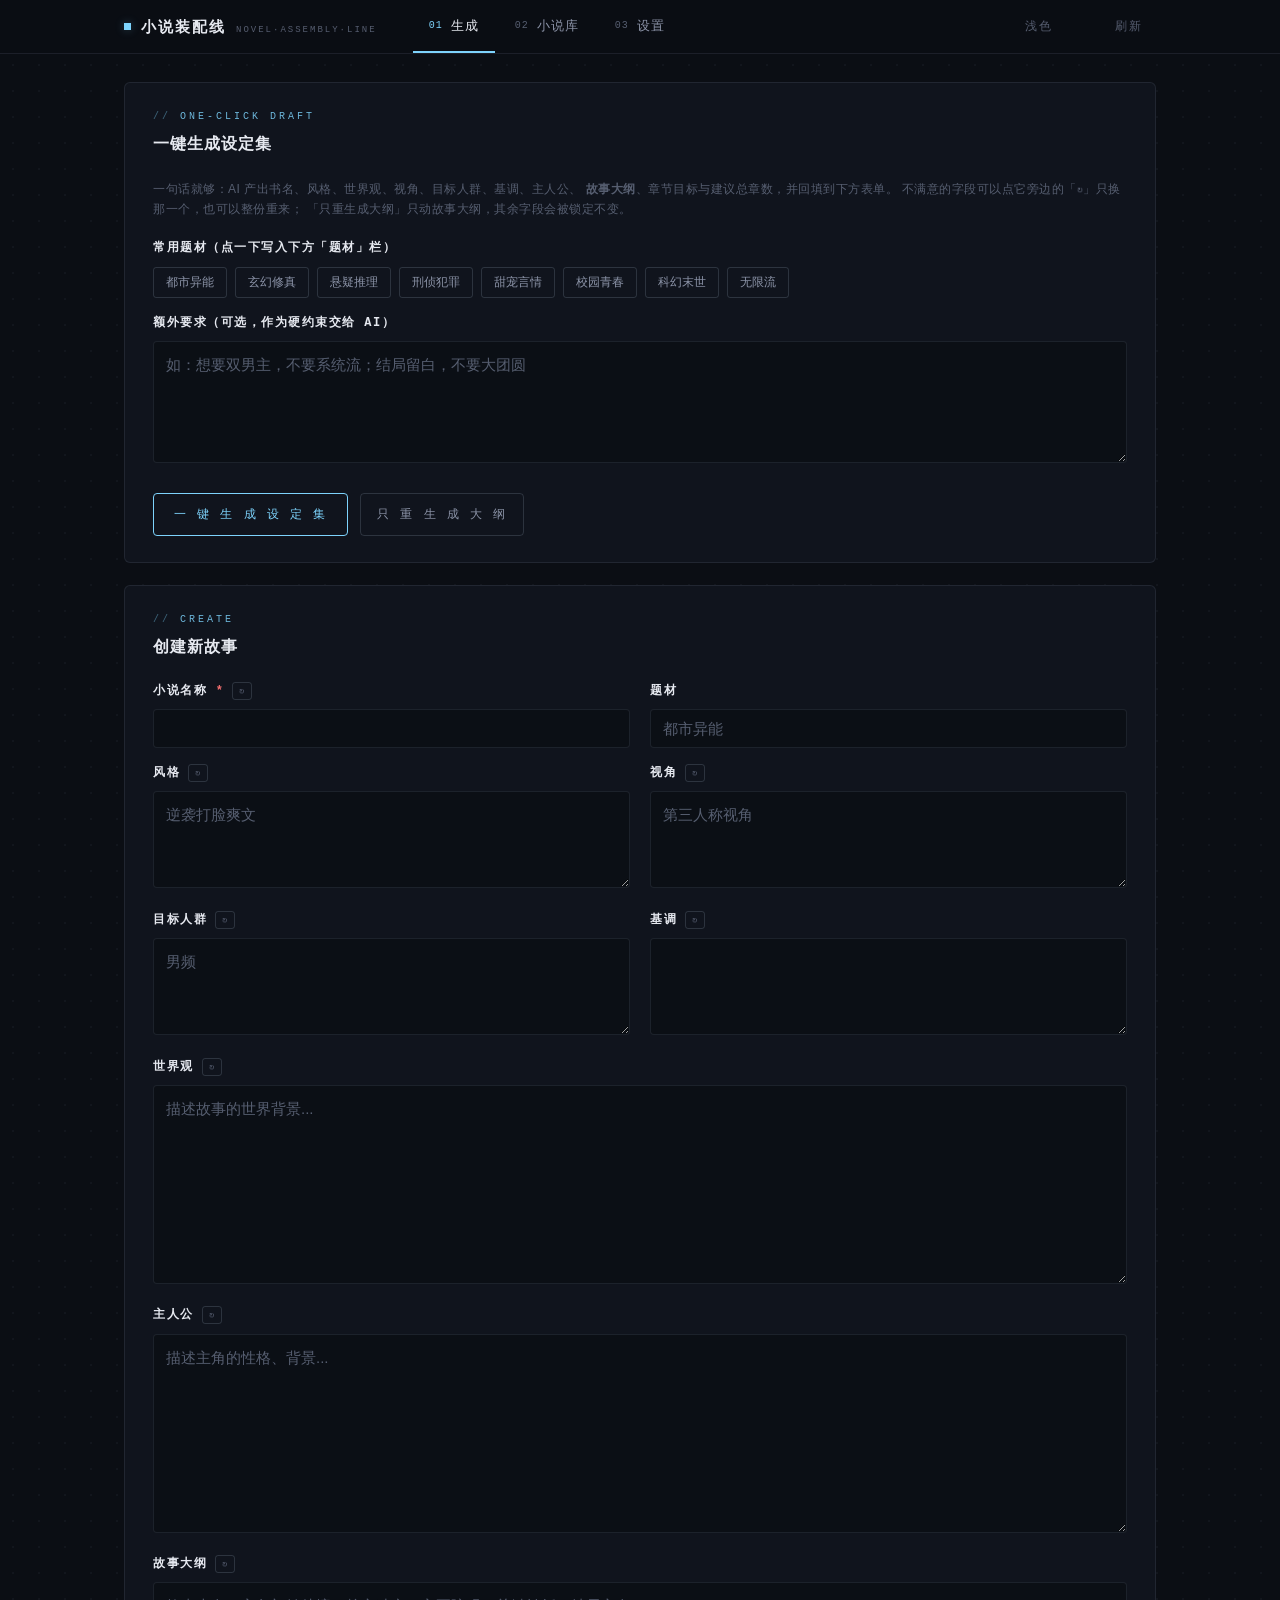
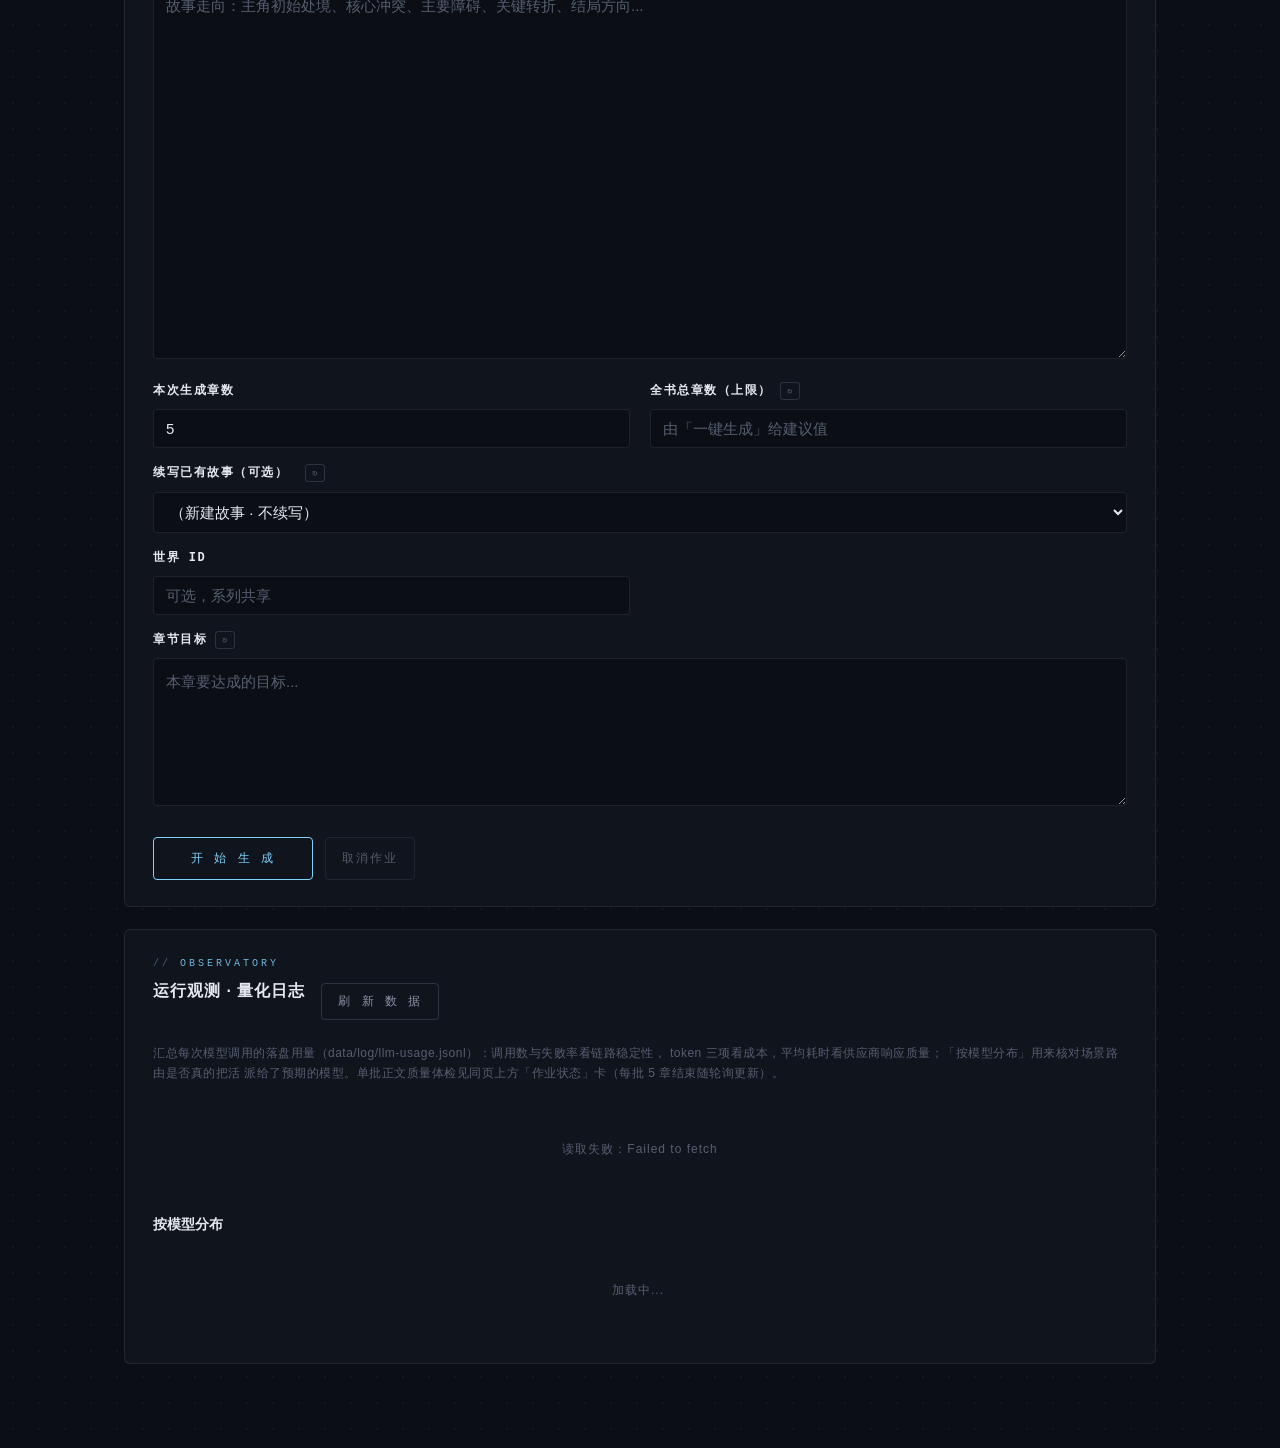
==== commit e69cefe4: "feat: 嵌入分区可编辑（运行时覆盖地址/密钥/模型/维度，客户端按调用重建即时生效）；量化日志卡迁至生成页与作业状态卡同页" ====
--- a/docs/dev-ops/static/index.html
+++ b/docs/dev-ops/static/index.html
@@ -190,6 +190,8 @@
                     <div class="section-label" data-page-node-id="QpWnTljWzlqYl7cVbXYZIk">JOB STATUS</div>
                     <h3 class="status-title" data-page-node-id="8JVcnGdHRtrMeKYXehYCSv">作业状态</h3>
                     <div id="status-detail" data-page-node-id="26zzmekPirmWAgjCBTHNrY"></div>
+                    <!-- 批末体检：每批（5 章）结束随轮询出现，24 项量化指标 + 建议 -->
+                    <div id="job-health" class="hidden"></div>
                     <!-- 作业中断（失败/取消）且已有落盘章节时出现：接着最后一章往下续，不重写已完成的章 -->
                     <div id="resume-action" class="resume-action hidden">
                         <p id="resume-action-hint" class="settings-hint"></p>
@@ -218,6 +220,27 @@
                     <div class="form-actions" data-page-node-id="NnFZHqrPbCGL0fDV64IBSX">
                         <button type="button" id="btn-approve-plan" class="btn-primary" data-page-node-id="BvL93KpIEpNzJXUWRHlkum">采 纳 并 通 过</button>
                         <button type="button" id="btn-reject-plan" class="btn-secondary" data-page-node-id="zbUR6RWFo819mcns4jWxeN">驳 回 本 批</button>
+                    </div>
+                </div>
+
+                <!-- 运行观测：与作业状态卡同页，token 用量 + 批末体检构成生成页的量化观测 -->
+                <div class="content-card">
+                    <div class="section-label">OBSERVATORY</div>
+                    <div class="list-header">
+                        <h2 class="section-title">运行观测 · 量化日志</h2>
+                        <button id="btn-refresh-metrics" class="btn-secondary" type="button">刷 新 数 据</button>
+                    </div>
+                    <p class="settings-hint">
+                        汇总每次模型调用的落盘用量（data/log/llm-usage.jsonl）：调用数与失败率看链路稳定性，
+                        token 三项看成本，平均耗时看供应商响应质量；「按模型分布」用来核对场景路由是否真的把活
+                        派给了预期的模型。单批正文质量体检见同页上方「作业状态」卡（每批 5 章结束随轮询更新）。
+                    </p>
+                    <div id="metrics-summary" class="metric-grid">
+                        <p class="empty-hint">加载中...</p>
+                    </div>
+                    <h3 class="wb-col-title">按模型分布</h3>
+                    <div id="metrics-by-model" class="scene-matrix">
+                        <p class="empty-hint">加载中...</p>
                     </div>
                 </div>
             </section>
@@ -353,6 +376,41 @@
                         <button type="button" id="btn-save-scene-config" class="btn-primary" data-page-node-id="oWQEa7oqB7EEGdTFLwSew0">保 存 场 景 覆 盖</button>
                         <button type="button" id="btn-reset-scene-config" class="btn-secondary" data-page-node-id="ev62vZsbh625KunV4opFP3">清 除 场 景 覆 盖</button>
                     </div>
+                </div>
+
+                <div class="content-card">
+                    <div class="section-label">EMBEDDING</div>
+                    <h2 class="section-title">向量检索分区</h2>
+                    <p class="settings-hint">
+                        Embedding 负责「回忆相似情节」的向量召回，与聊天模型相互独立：走自己的 base-url 与 key。
+                        可运行时覆盖地址 / 密钥 / 模型 / 维度——客户端按调用自动重建，保存即生效、跨重启保留，留空字段沿用当前值。
+                        ⚠️ 维度与 Qdrant 集合绑死：换维度后新旧向量不可比、既有索引需重建，不确定就别动维度。API Key 只显示掩码。
+                    </p>
+                    <form id="embed-form">
+                        <div class="form-grid">
+                            <div class="form-group full-width">
+                                <label for="embed_baseUrl">Base URL（接口地址）</label>
+                                <input type="text" id="embed_baseUrl" placeholder="留空沿用静态配置" autocomplete="off">
+                            </div>
+                            <div class="form-group full-width">
+                                <label for="embed_apiKey">API Key / Token</label>
+                                <input type="password" id="embed_apiKey" placeholder="留空则保留现有 Key" autocomplete="new-password">
+                            </div>
+                            <div class="form-group">
+                                <label for="embed_model">模型名（model）</label>
+                                <input type="text" id="embed_model" placeholder="留空沿用静态配置" autocomplete="off">
+                            </div>
+                            <div class="form-group">
+                                <label for="embed_dimensions">向量维度（改前三思）</label>
+                                <input type="number" id="embed_dimensions" min="1" placeholder="留空沿用静态配置" autocomplete="off">
+                            </div>
+                        </div>
+                        <div id="embed-status" class="config-status hidden"></div>
+                        <div class="form-actions">
+                            <button type="submit" id="btn-save-embed" class="btn-primary">保 存 嵌 入 覆 盖</button>
+                            <button type="button" id="btn-reset-embed" class="btn-secondary">清 除 嵌 入 覆 盖</button>
+                        </div>
+                    </form>
                 </div>
             </section>
         </main>
--- a/docs/dev-ops/static/style.css
+++ b/docs/dev-ops/static/style.css
@@ -1289,3 +1289,67 @@
 body:not(.light) select {
     color-scheme: dark;
 }
+
+/* ---- 批末体检（作业状态卡内）与运行观测 ---- */
+
+.health-badge {
+    display: inline-block;
+    margin-left: 12px;
+    padding: 2px 12px;
+    border: 1px solid currentColor;
+    border-radius: 999px;
+    font-size: 12px;
+    font-weight: 600;
+    vertical-align: middle;
+}
+
+.health-metrics {
+    display: flex;
+    flex-direction: column;
+    gap: 6px;
+    margin: 12px 0;
+}
+
+.health-metric {
+    display: grid;
+    grid-template-columns: 84px 170px 120px 1fr;
+    gap: 4px 12px;
+    padding: 7px 12px;
+    border: 1px solid var(--line);
+    border-radius: 8px;
+    font-size: 13px;
+    align-items: baseline;
+}
+
+.health-level { font-weight: 700; font-size: 12px; font-family: var(--mono); }
+.health-label { font-weight: 600; }
+.health-value { font-family: var(--mono); color: var(--accent); }
+.health-target { color: var(--text-secondary); font-size: 12px; }
+.health-detail {
+    grid-column: 2 / -1;
+    color: var(--muted);
+    font-size: 12px;
+    line-height: 1.6;
+    word-break: break-all;
+}
+
+.health-recs {
+    margin-top: 10px;
+    padding: 10px 14px;
+    border: 1px solid var(--line);
+    border-radius: 8px;
+    font-size: 13px;
+}
+
+.health-recs ul { margin: 6px 0 0 18px; padding: 0; }
+.health-recs li { margin: 4px 0; color: var(--text-secondary); line-height: 1.7; }
+
+.metrics-model-row {
+    display: flex;
+    justify-content: space-between;
+    gap: 12px;
+    padding: 7px 12px;
+    border: 1px solid var(--line);
+    border-radius: 8px;
+    font-size: 13px;
+}
